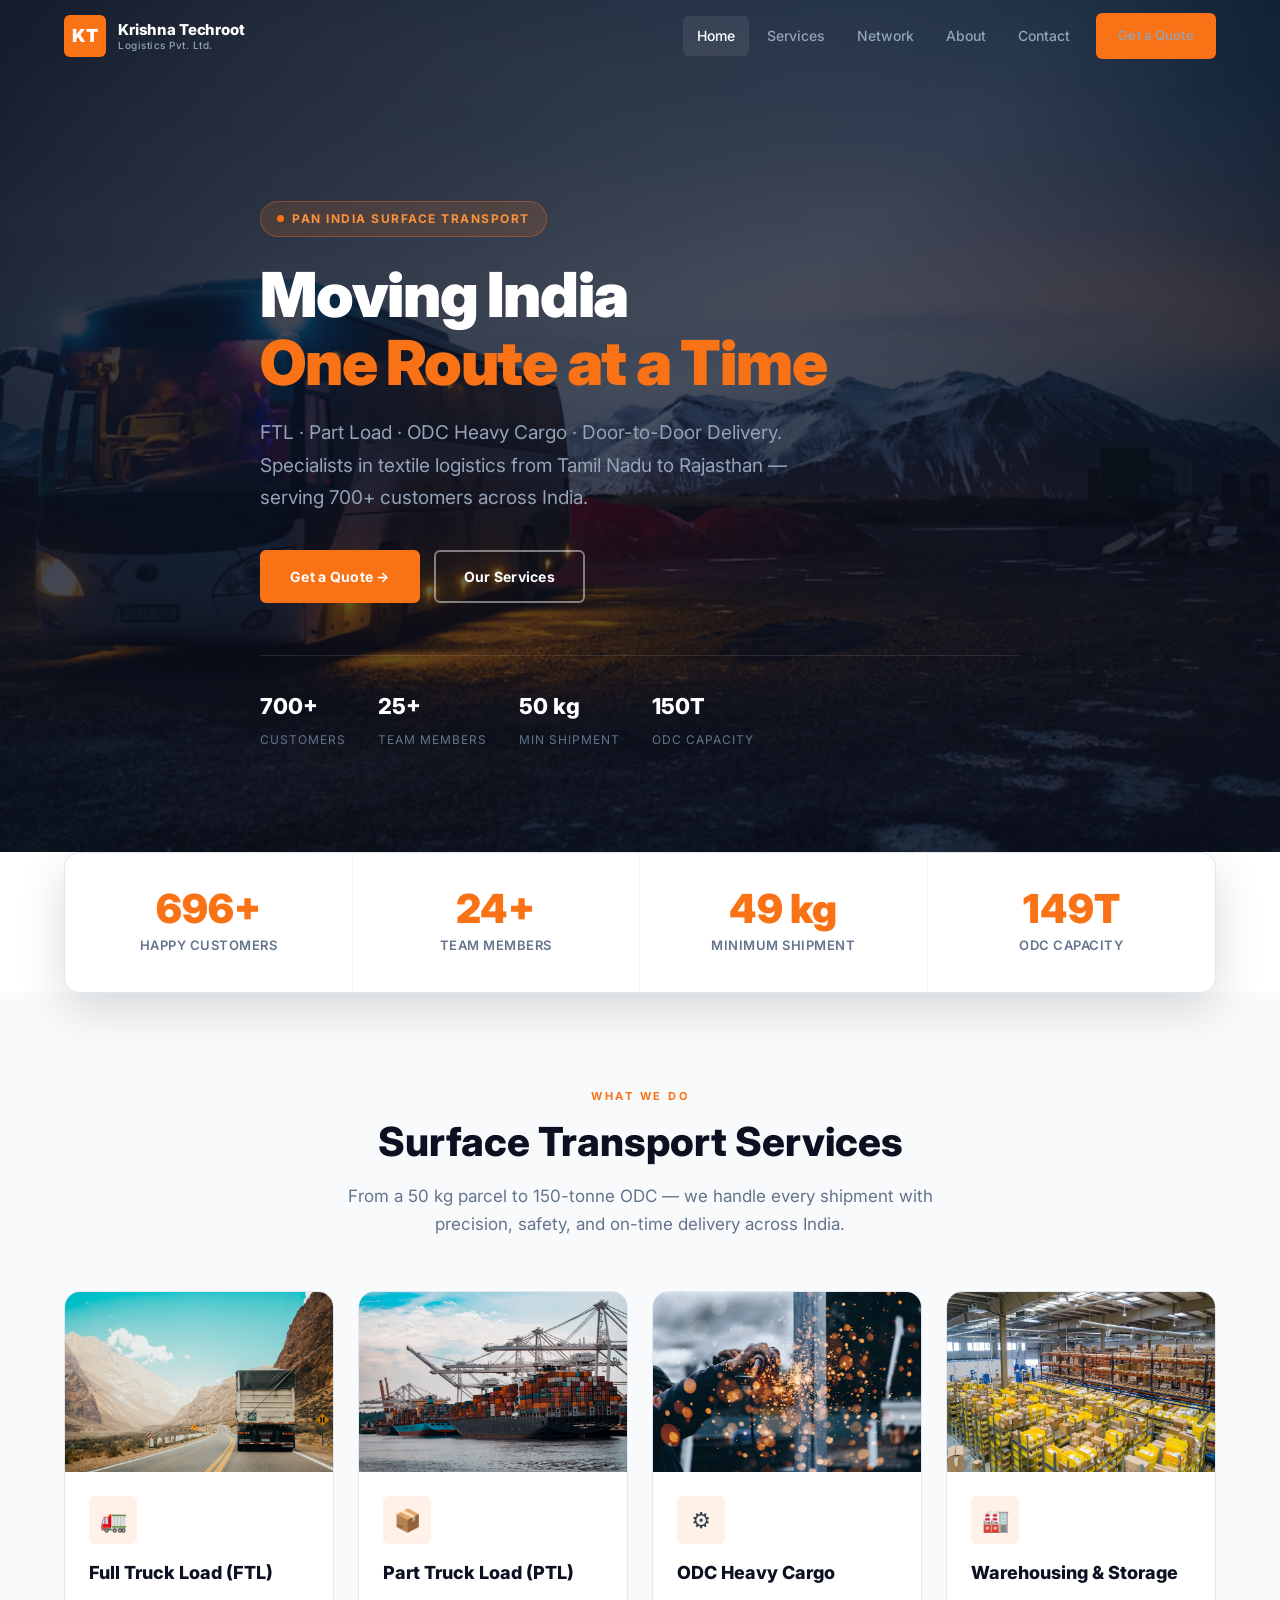
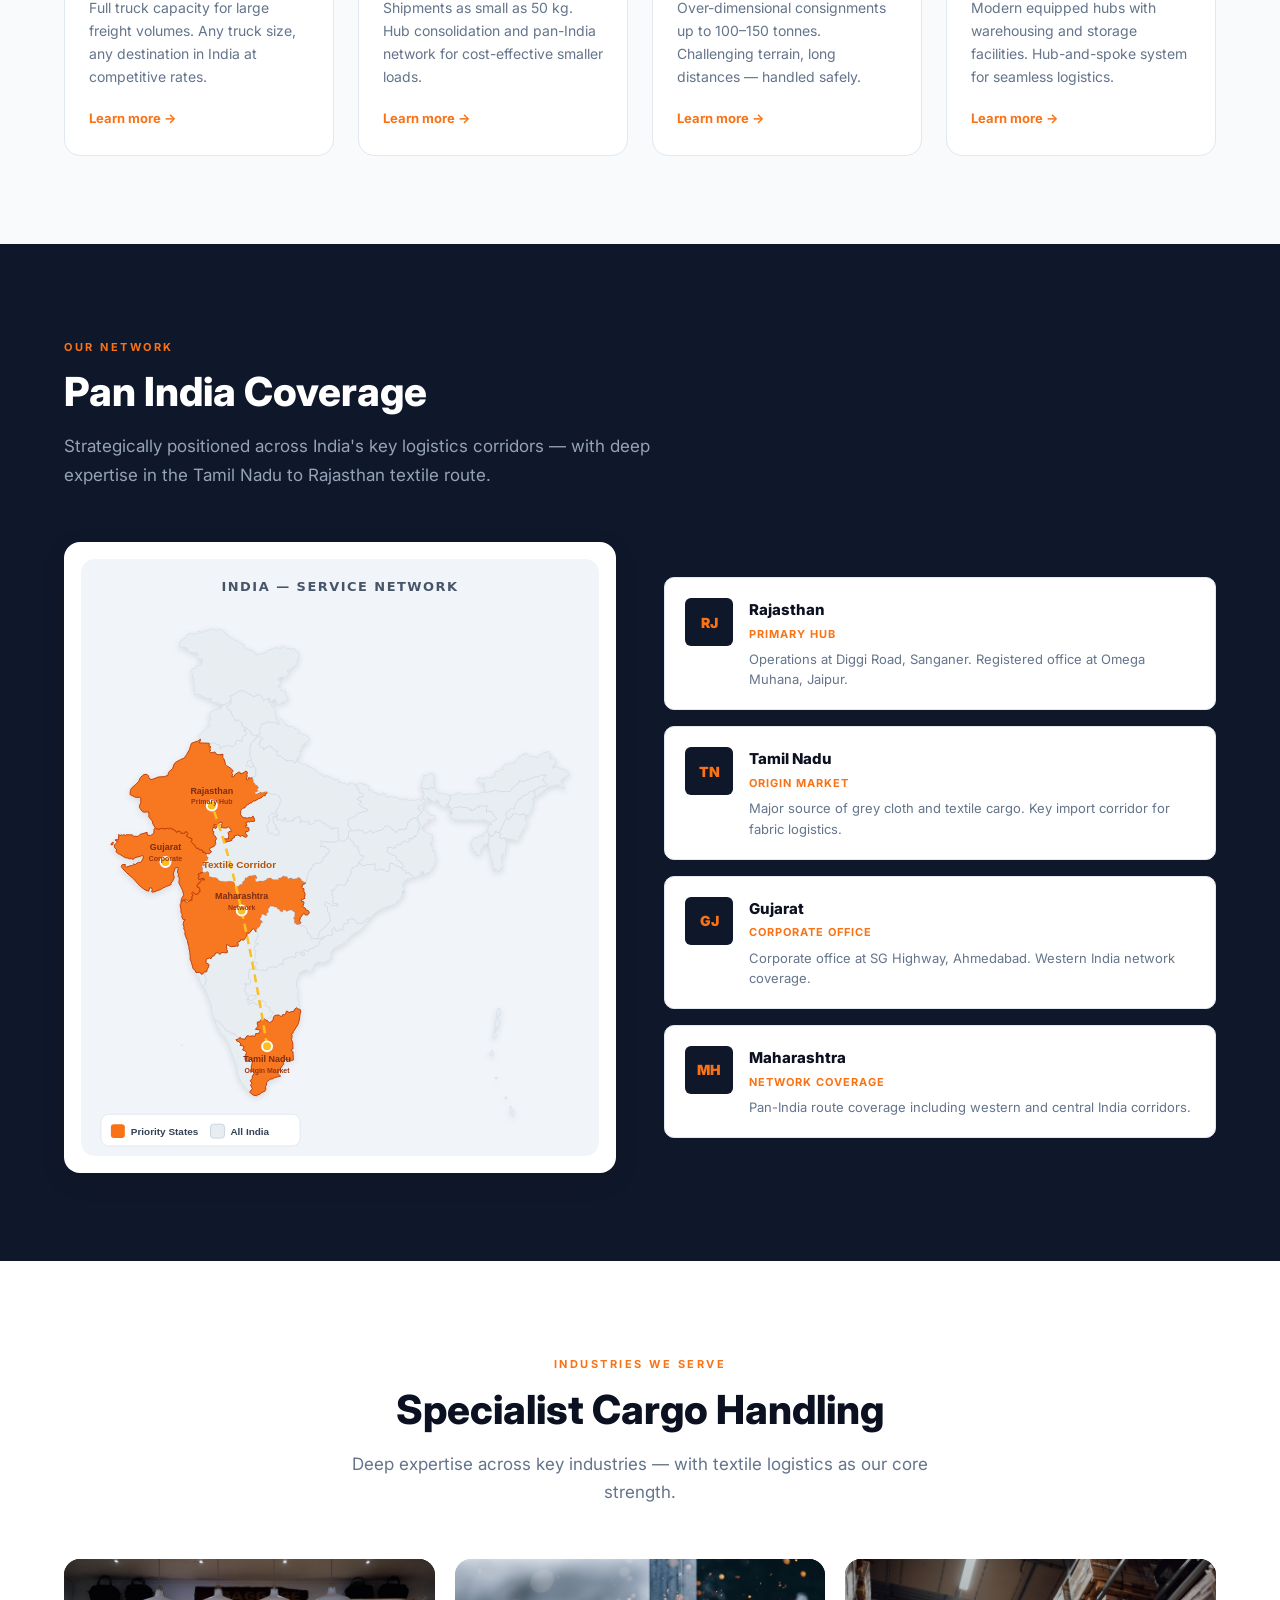
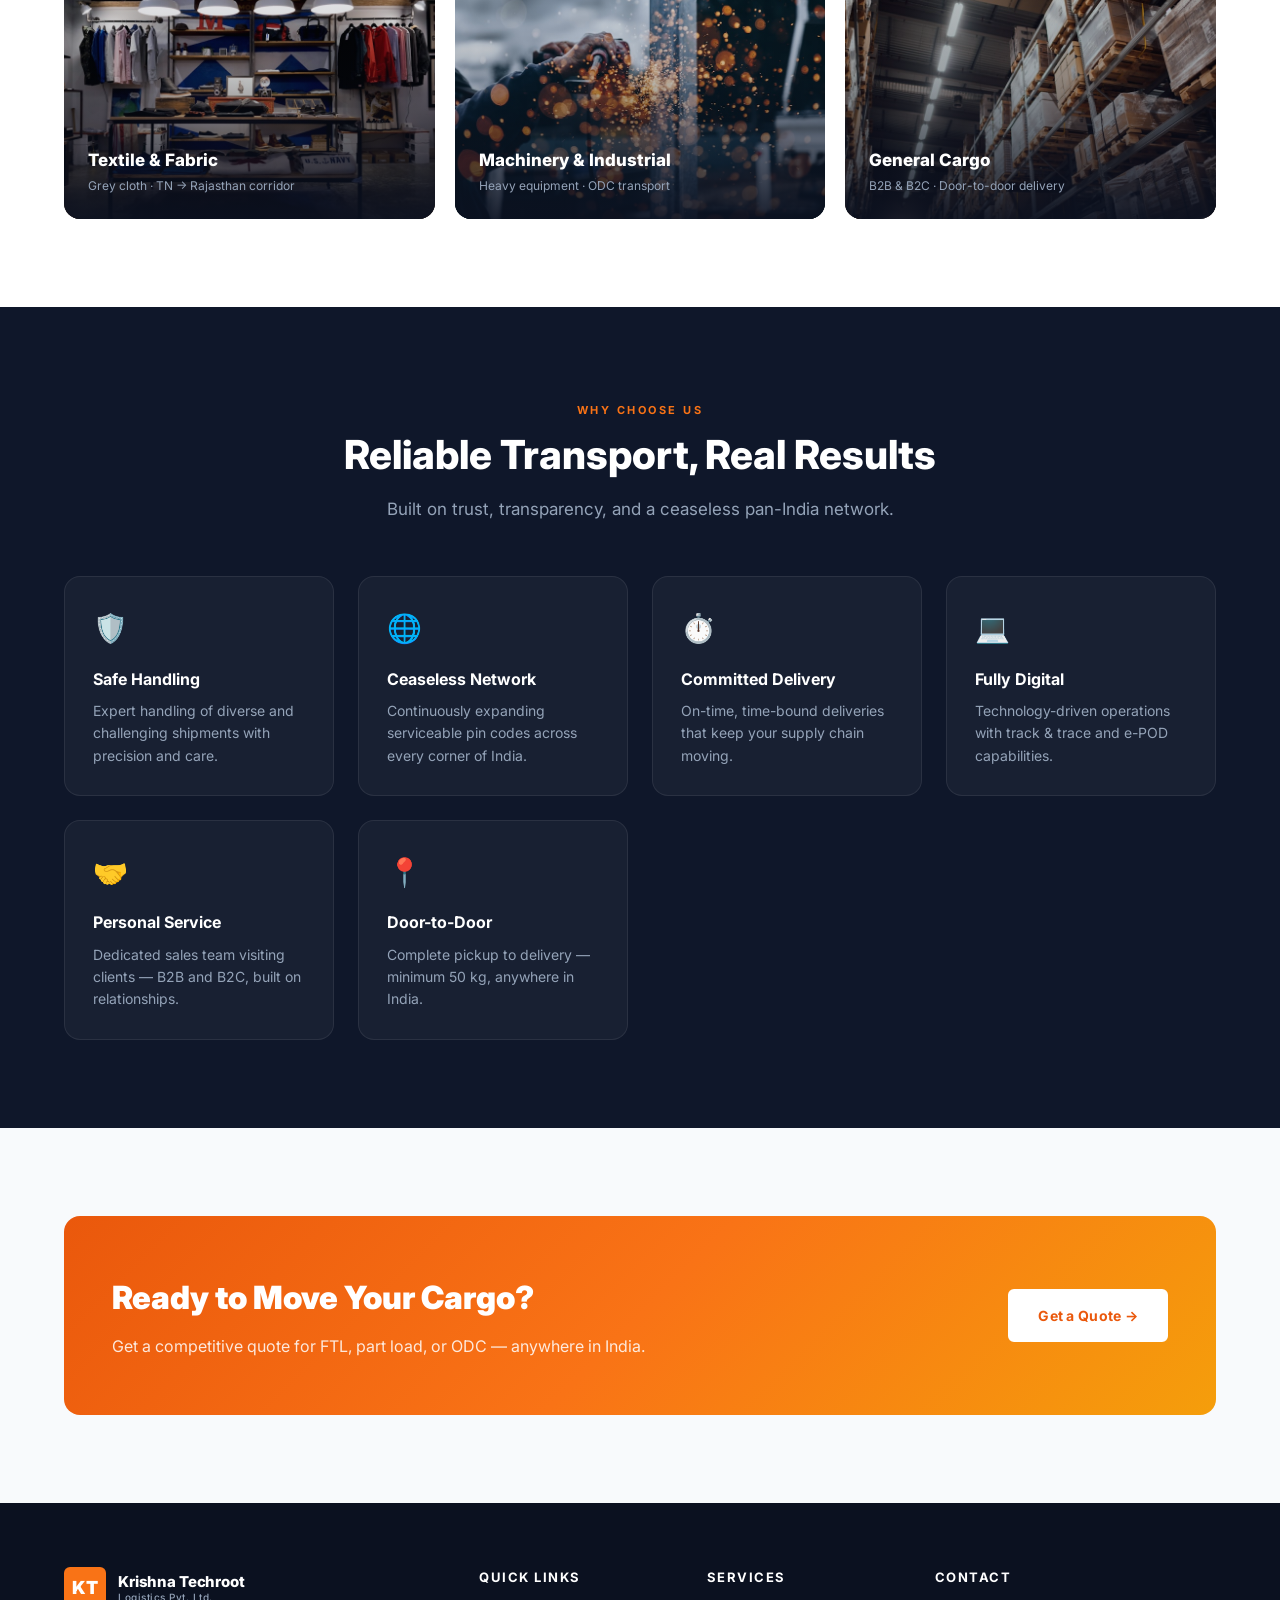
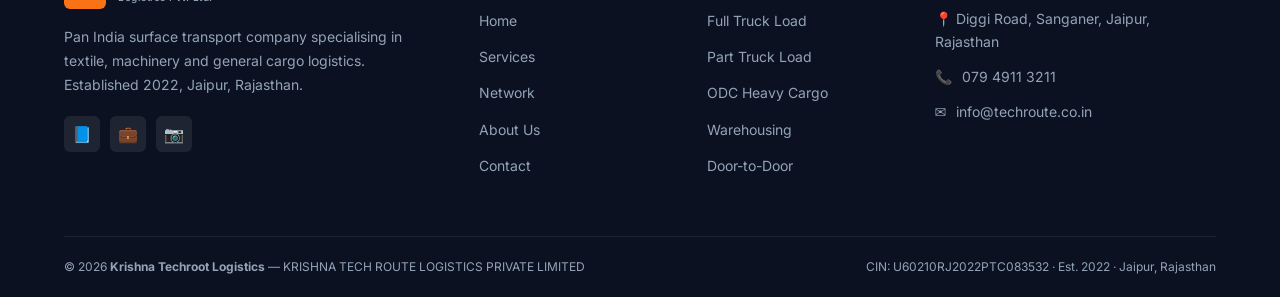
==== krishna-techroot-logistics/index.html @ 6e651018 "Initial commit: Krishna Techroot Logistics demo" ====
<!DOCTYPE html>
<html lang="en">
<head>
  <meta charset="UTF-8">
  <meta name="viewport" content="width=device-width, initial-scale=1.0">
  <title>Krishna Techroot Logistics | Pan India Surface Transport</title>
  <meta name="description" content="Leading logistics company offering FTL, part load, ODC and door-to-door delivery across India. Textile specialists — Tamil Nadu to Rajasthan.">
  <link rel="preconnect" href="https://fonts.googleapis.com">
  <link rel="preconnect" href="https://fonts.gstatic.com" crossorigin>
  <link href="https://fonts.googleapis.com/css2?family=Inter:wght@400;500;600;700;800;900&display=swap" rel="stylesheet">
  <link rel="stylesheet" href="assets/css/main.css">
</head>
<body>

  <a href="#main" class="skip-link">Skip to main content</a>

  <header class="site-header scrolled">
    <div class="container header-inner">
      <a href="index.html" class="logo">
        <div class="logo-icon">KT</div>
        <div class="logo-text">
          <span class="name">Krishna Techroot</span>
          <span class="tag">Logistics Pvt. Ltd.</span>
        </div>
      </a>
      <nav class="nav-desktop" aria-label="Main navigation">
        <a href="index.html" class="active">Home</a>
        <a href="services.html">Services</a>
        <a href="network.html">Network</a>
        <a href="about.html">About</a>
        <a href="contact.html">Contact</a>
        <a href="contact.html#quote" class="btn btn-primary">Get a Quote</a>
      </nav>
      <button class="menu-toggle" aria-label="Open menu" aria-expanded="false" aria-controls="mobile-nav">
        <span></span><span></span><span></span>
      </button>
    </div>
    <nav class="mobile-nav" id="mobile-nav" aria-label="Mobile navigation">
      <a href="index.html" class="active">Home</a>
      <a href="services.html">Services</a>
      <a href="network.html">Network</a>
      <a href="about.html">About</a>
      <a href="contact.html">Contact</a>
      <a href="contact.html#quote" class="btn btn-primary" style="margin-top:12px;text-align:center;">Get a Quote</a>
    </nav>
  </header>

  <main id="main">

    <!-- Hero -->
    <section class="hero">
      <div class="hero-bg" style="background-image:url('assets/images/hero-truck.jpg')"></div>
      <div class="hero-overlay"></div>
      <div class="container hero-content">
        <div class="hero-badge">Pan India Surface Transport</div>
        <h1>Moving India<br><span>One Route at a Time</span></h1>
        <p class="hero-sub">FTL · Part Load · ODC Heavy Cargo · Door-to-Door Delivery. Specialists in textile logistics from Tamil Nadu to Rajasthan — serving 700+ customers across India.</p>
        <div class="hero-actions">
          <a href="contact.html#quote" class="btn btn-primary">Get a Quote →</a>
          <a href="services.html" class="btn btn-outline">Our Services</a>
        </div>
        <div class="hero-trust">
          <div class="hero-trust-item"><strong>700+</strong><span>Customers</span></div>
          <div class="hero-trust-item"><strong>25+</strong><span>Team Members</span></div>
          <div class="hero-trust-item"><strong>50 kg</strong><span>Min Shipment</span></div>
          <div class="hero-trust-item"><strong>150T</strong><span>ODC Capacity</span></div>
        </div>
      </div>
    </section>

    <!-- Stats -->
    <div class="stats-bar">
      <div class="container">
        <div class="stats-grid fade-up">
          <div class="stat-item">
            <div class="stat-num" data-count="700" data-suffix="+">0</div>
            <div class="stat-label">Happy Customers</div>
          </div>
          <div class="stat-item">
            <div class="stat-num" data-count="25" data-suffix="+">0</div>
            <div class="stat-label">Team Members</div>
          </div>
          <div class="stat-item">
            <div class="stat-num" data-count="50" data-suffix=" kg">0</div>
            <div class="stat-label">Minimum Shipment</div>
          </div>
          <div class="stat-item">
            <div class="stat-num" data-count="150" data-suffix="T">0</div>
            <div class="stat-label">ODC Capacity</div>
          </div>
        </div>
      </div>
    </div>

    <!-- Services -->
    <section class="section section-light">
      <div class="container">
        <div class="section-header center fade-up">
          <span class="section-label">What We Do</span>
          <h2 class="section-title">Surface Transport Services</h2>
          <p class="section-desc">From a 50 kg parcel to 150-tonne ODC — we handle every shipment with precision, safety, and on-time delivery across India.</p>
        </div>
        <div class="services-grid">
          <div class="service-card fade-up">
            <div class="service-card-img">
              <img src="assets/images/ftl.jpg" alt="Full Truck Load transport" loading="lazy">
            </div>
            <div class="service-card-body">
              <div class="service-icon">🚛</div>
              <h3>Full Truck Load (FTL)</h3>
              <p>Full truck capacity for large freight volumes. Any truck size, any destination in India at competitive rates.</p>
              <a href="services.html#ftl" class="service-link">Learn more →</a>
            </div>
          </div>
          <div class="service-card fade-up">
            <div class="service-card-img">
              <img src="assets/images/parcel.jpg" alt="Part truck load parcels" loading="lazy">
            </div>
            <div class="service-card-body">
              <div class="service-icon">📦</div>
              <h3>Part Truck Load (PTL)</h3>
              <p>Shipments as small as 50 kg. Hub consolidation and pan-India network for cost-effective smaller loads.</p>
              <a href="services.html#ptl" class="service-link">Learn more →</a>
            </div>
          </div>
          <div class="service-card fade-up">
            <div class="service-card-img">
              <img src="assets/images/machinery.jpg" alt="Over dimensional cargo heavy transport" loading="lazy">
            </div>
            <div class="service-card-body">
              <div class="service-icon">⚙️</div>
              <h3>ODC Heavy Cargo</h3>
              <p>Over-dimensional consignments up to 100–150 tonnes. Challenging terrain, long distances — handled safely.</p>
              <a href="services.html#odc" class="service-link">Learn more →</a>
            </div>
          </div>
          <div class="service-card fade-up">
            <div class="service-card-img">
              <img src="assets/images/warehouse.jpg" alt="Warehousing and storage facility" loading="lazy">
            </div>
            <div class="service-card-body">
              <div class="service-icon">🏭</div>
              <h3>Warehousing &amp; Storage</h3>
              <p>Modern equipped hubs with warehousing and storage facilities. Hub-and-spoke system for seamless logistics.</p>
              <a href="services.html#warehousing" class="service-link">Learn more →</a>
            </div>
          </div>
        </div>
      </div>
    </section>

    <!-- Coverage -->
    <section class="section section-dark">
      <div class="container">
        <div class="section-header fade-up">
          <span class="section-label">Our Network</span>
          <h2 class="section-title">Pan India Coverage</h2>
          <p class="section-desc">Strategically positioned across India's key logistics corridors — with deep expertise in the Tamil Nadu to Rajasthan textile route.</p>
        </div>
        <div class="coverage-layout">
          <div class="india-map-wrap fade-up">
            <img src="assets/images/india-network-map.svg" alt="India map — service network across Rajasthan, Gujarat, Maharashtra and Tamil Nadu" class="india-map-img" loading="lazy">
          </div>
          <div class="state-cards">
            <div class="state-card fade-up">
              <div class="state-badge">RJ</div>
              <div>
                <h4>Rajasthan</h4>
                <div class="role">Primary Hub</div>
                <p>Operations at Diggi Road, Sanganer. Registered office at Omega Muhana, Jaipur.</p>
              </div>
            </div>
            <div class="state-card fade-up">
              <div class="state-badge">TN</div>
              <div>
                <h4>Tamil Nadu</h4>
                <div class="role">Origin Market</div>
                <p>Major source of grey cloth and textile cargo. Key import corridor for fabric logistics.</p>
              </div>
            </div>
            <div class="state-card fade-up">
              <div class="state-badge">GJ</div>
              <div>
                <h4>Gujarat</h4>
                <div class="role">Corporate Office</div>
                <p>Corporate office at SG Highway, Ahmedabad. Western India network coverage.</p>
              </div>
            </div>
            <div class="state-card fade-up">
              <div class="state-badge">MH</div>
              <div>
                <h4>Maharashtra</h4>
                <div class="role">Network Coverage</div>
                <p>Pan-India route coverage including western and central India corridors.</p>
              </div>
            </div>
          </div>
        </div>
      </div>
    </section>

    <!-- Industries -->
    <section class="section">
      <div class="container">
        <div class="section-header center fade-up">
          <span class="section-label">Industries We Serve</span>
          <h2 class="section-title">Specialist Cargo Handling</h2>
          <p class="section-desc">Deep expertise across key industries — with textile logistics as our core strength.</p>
        </div>
        <div class="industries-grid fade-up">
          <div class="industry-card" style="background-image:url('assets/images/fabric.jpg')">
            <img src="assets/images/fabric.jpg" alt="Textile and fabric cargo" loading="eager">
            <div class="industry-overlay">
              <div><h3>Textile &amp; Fabric</h3><p>Grey cloth · TN → Rajasthan corridor</p></div>
            </div>
          </div>
          <div class="industry-card" style="background-image:url('assets/images/machinery.jpg')">
            <img src="assets/images/machinery.jpg" alt="Machinery and industrial cargo" loading="eager">
            <div class="industry-overlay">
              <div><h3>Machinery &amp; Industrial</h3><p>Heavy equipment · ODC transport</p></div>
            </div>
          </div>
          <div class="industry-card" style="background-image:url('assets/images/containers.jpg')">
            <img src="assets/images/containers.jpg" alt="General cargo logistics" loading="eager">
            <div class="industry-overlay">
              <div><h3>General Cargo</h3><p>B2B &amp; B2C · Door-to-door delivery</p></div>
            </div>
          </div>
        </div>
      </div>
    </section>

    <!-- Why Us -->
    <section class="section section-dark">
      <div class="container">
        <div class="section-header center fade-up">
          <span class="section-label">Why Choose Us</span>
          <h2 class="section-title">Reliable Transport, Real Results</h2>
          <p class="section-desc">Built on trust, transparency, and a ceaseless pan-India network.</p>
        </div>
        <div class="features-grid fade-up">
          <div class="feature-card">
            <div class="feature-icon">🛡️</div>
            <h3>Safe Handling</h3>
            <p>Expert handling of diverse and challenging shipments with precision and care.</p>
          </div>
          <div class="feature-card">
            <div class="feature-icon">🌐</div>
            <h3>Ceaseless Network</h3>
            <p>Continuously expanding serviceable pin codes across every corner of India.</p>
          </div>
          <div class="feature-card">
            <div class="feature-icon">⏱️</div>
            <h3>Committed Delivery</h3>
            <p>On-time, time-bound deliveries that keep your supply chain moving.</p>
          </div>
          <div class="feature-card">
            <div class="feature-icon">💻</div>
            <h3>Fully Digital</h3>
            <p>Technology-driven operations with track &amp; trace and e-POD capabilities.</p>
          </div>
          <div class="feature-card">
            <div class="feature-icon">🤝</div>
            <h3>Personal Service</h3>
            <p>Dedicated sales team visiting clients — B2B and B2C, built on relationships.</p>
          </div>
          <div class="feature-card">
            <div class="feature-icon">📍</div>
            <h3>Door-to-Door</h3>
            <p>Complete pickup to delivery — minimum 50 kg, anywhere in India.</p>
          </div>
        </div>
      </div>
    </section>

    <!-- CTA -->
    <section class="section section-light">
      <div class="container fade-up">
        <div class="cta-banner">
          <div>
            <h2>Ready to Move Your Cargo?</h2>
            <p>Get a competitive quote for FTL, part load, or ODC — anywhere in India.</p>
          </div>
          <a href="contact.html#quote" class="btn">Get a Quote →</a>
        </div>
      </div>
    </section>

  </main>

  <footer class="site-footer">
    <div class="container">
      <div class="footer-grid">
        <div class="footer-brand">
          <a href="index.html" class="logo">
            <div class="logo-icon">KT</div>
            <div class="logo-text">
              <span class="name">Krishna Techroot</span>
              <span class="tag">Logistics Pvt. Ltd.</span>
            </div>
          </a>
          <p>Pan India surface transport company specialising in textile, machinery and general cargo logistics. Established 2022, Jaipur, Rajasthan.</p>
          <div class="footer-social">
            <a href="#" aria-label="Facebook">📘</a>
            <a href="#" aria-label="LinkedIn">💼</a>
            <a href="#" aria-label="Instagram">📷</a>
          </div>
        </div>
        <div class="footer-col">
          <h4>Quick Links</h4>
          <ul>
            <li><a href="index.html">Home</a></li>
            <li><a href="services.html">Services</a></li>
            <li><a href="network.html">Network</a></li>
            <li><a href="about.html">About Us</a></li>
            <li><a href="contact.html">Contact</a></li>
          </ul>
        </div>
        <div class="footer-col">
          <h4>Services</h4>
          <ul>
            <li><a href="services.html#ftl">Full Truck Load</a></li>
            <li><a href="services.html#ptl">Part Truck Load</a></li>
            <li><a href="services.html#odc">ODC Heavy Cargo</a></li>
            <li><a href="services.html#warehousing">Warehousing</a></li>
            <li><a href="services.html">Door-to-Door</a></li>
          </ul>
        </div>
        <div class="footer-col">
          <h4>Contact</h4>
          <div class="footer-contact-item">📍 Diggi Road, Sanganer, Jaipur, Rajasthan</div>
          <div class="footer-contact-item">📞 <a href="tel:+9107949113211">079 4911 3211</a></div>
          <div class="footer-contact-item">✉️ <a href="mailto:info@techroute.co.in">info@techroute.co.in</a></div>
        </div>
      </div>
      <div class="footer-bottom">
        <span>© 2026 <strong>Krishna Techroot Logistics</strong> — KRISHNA TECH ROUTE LOGISTICS PRIVATE LIMITED</span>
        <span>CIN: U60210RJ2022PTC083532 · Est. 2022 · Jaipur, Rajasthan</span>
      </div>
    </div>
  </footer>

  <script src="assets/js/main.js"></script>
</body>
</html>
---- krishna-techroot-logistics/assets/css/main.css ----
/* Krishna Techroot Logistics — Main Stylesheet */

:root {
  --navy-900: #0b1120;
  --navy-800: #0f172a;
  --navy-700: #1e293b;
  --navy-600: #334155;
  --accent-500: #f97316;
  --accent-600: #ea580c;
  --accent-400: #fb923c;
  --gold-400: #fbbf24;
  --slate-50: #f8fafc;
  --slate-100: #f1f5f9;
  --slate-200: #e2e8f0;
  --slate-400: #94a3b8;
  --slate-500: #64748b;
  --white: #ffffff;
  --success: #059669;
  --font: 'Inter', system-ui, -apple-system, sans-serif;
  --container: 1200px;
  --header-h: 72px;
  --radius-sm: 6px;
  --radius-md: 10px;
  --radius-lg: 16px;
  --shadow-sm: 0 1px 3px rgba(0,0,0,.08);
  --shadow-md: 0 8px 24px rgba(0,0,0,.10);
  --shadow-lg: 0 16px 48px rgba(0,0,0,.14);
  --transition: .25s cubic-bezier(.4,0,.2,1);
}

*, *::before, *::after { box-sizing: border-box; margin: 0; padding: 0; }

html { scroll-behavior: smooth; }

body {
  font-family: var(--font);
  font-size: 16px;
  line-height: 1.65;
  color: var(--navy-600);
  background: var(--white);
  -webkit-font-smoothing: antialiased;
}

img { max-width: 100%; height: auto; display: block; }
a { color: inherit; text-decoration: none; }
ul { list-style: none; }

.container {
  width: 100%;
  max-width: var(--container);
  margin: 0 auto;
  padding: 0 24px;
}

.skip-link {
  position: absolute;
  top: -100px;
  left: 16px;
  background: var(--accent-500);
  color: white;
  padding: 8px 16px;
  border-radius: var(--radius-sm);
  z-index: 9999;
  font-weight: 600;
}
.skip-link:focus { top: 16px; }

/* Buttons */
.btn {
  display: inline-flex;
  align-items: center;
  justify-content: center;
  gap: 8px;
  padding: 13px 28px;
  border-radius: var(--radius-sm);
  font-weight: 700;
  font-size: 14px;
  letter-spacing: .02em;
  border: 2px solid transparent;
  cursor: pointer;
  transition: all var(--transition);
  white-space: nowrap;
}

.btn-primary {
  background: var(--accent-500);
  color: white;
  border-color: var(--accent-500);
}
.btn-primary:hover {
  background: var(--accent-600);
  border-color: var(--accent-600);
  transform: translateY(-2px);
  box-shadow: 0 8px 20px rgba(249,115,22,.35);
}

.btn-outline {
  background: transparent;
  color: white;
  border-color: rgba(255,255,255,.45);
}
.btn-outline:hover {
  background: rgba(255,255,255,.1);
  border-color: white;
}

.btn-dark {
  background: var(--navy-800);
  color: white;
  border-color: var(--navy-800);
}
.btn-dark:hover {
  background: var(--navy-700);
  transform: translateY(-2px);
}

/* Section utilities */
.section { padding: 88px 0; }
.section-sm { padding: 64px 0; }
.section-dark { background: var(--navy-800); color: var(--slate-200); }
.section-light { background: var(--slate-50); }

.section-label {
  display: inline-block;
  font-size: 11px;
  font-weight: 700;
  letter-spacing: 2.5px;
  text-transform: uppercase;
  color: var(--accent-500);
  margin-bottom: 12px;
}

.section-title {
  font-size: clamp(28px, 4vw, 40px);
  font-weight: 800;
  color: var(--navy-900);
  line-height: 1.2;
  margin-bottom: 16px;
}

.section-dark .section-title { color: white; }

.section-desc {
  font-size: 17px;
  color: var(--slate-500);
  max-width: 600px;
  line-height: 1.7;
}

.section-dark .section-desc { color: var(--slate-400); }

.section-header { margin-bottom: 52px; }
.section-header.center { text-align: center; }
.section-header.center .section-desc { margin: 0 auto; }

/* Header */
.site-header {
  position: fixed;
  top: 0; left: 0; right: 0;
  z-index: 1000;
  height: var(--header-h);
  transition: background var(--transition), box-shadow var(--transition);
}

.site-header.scrolled {
  background: rgba(11,17,32,.97);
  backdrop-filter: blur(12px);
  box-shadow: 0 4px 24px rgba(0,0,0,.2);
}

.header-inner {
  display: flex;
  align-items: center;
  justify-content: space-between;
  height: var(--header-h);
  gap: 24px;
}

.logo {
  display: flex;
  align-items: center;
  gap: 12px;
  flex-shrink: 0;
}

.logo-icon {
  width: 42px;
  height: 42px;
  background: var(--accent-500);
  border-radius: var(--radius-sm);
  display: flex;
  align-items: center;
  justify-content: center;
  font-weight: 900;
  font-size: 18px;
  color: white;
}

.logo-text { line-height: 1.2; }
.logo-text .name {
  display: block;
  font-size: 15px;
  font-weight: 800;
  color: white;
  letter-spacing: -.01em;
}
.logo-text .tag {
  display: block;
  font-size: 10px;
  color: var(--slate-400);
  font-weight: 500;
  letter-spacing: .5px;
}

.nav-desktop {
  display: flex;
  align-items: center;
  gap: 4px;
}

.nav-desktop a {
  padding: 8px 14px;
  font-size: 14px;
  font-weight: 500;
  color: var(--slate-400);
  border-radius: var(--radius-sm);
  transition: color var(--transition), background var(--transition);
}

.nav-desktop a:hover,
.nav-desktop a.active {
  color: white;
  background: rgba(255,255,255,.08);
}

.nav-desktop .btn-primary { margin-left: 8px; padding: 10px 20px; font-size: 13px; }

.menu-toggle {
  display: none;
  background: none;
  border: none;
  cursor: pointer;
  padding: 8px;
  color: white;
}

.menu-toggle span {
  display: block;
  width: 24px;
  height: 2px;
  background: white;
  margin: 5px 0;
  transition: all var(--transition);
  border-radius: 2px;
}

.mobile-nav {
  display: none;
  position: fixed;
  top: var(--header-h);
  left: 0; right: 0; bottom: 0;
  background: var(--navy-900);
  padding: 24px;
  flex-direction: column;
  gap: 4px;
  z-index: 999;
  overflow-y: auto;
}

.mobile-nav.open { display: flex; }

.mobile-nav a {
  padding: 14px 16px;
  font-size: 16px;
  font-weight: 500;
  color: var(--slate-200);
  border-radius: var(--radius-sm);
  border-bottom: 1px solid rgba(255,255,255,.06);
}

.mobile-nav a:hover,
.mobile-nav a.active { color: var(--accent-500); }

/* Hero */
.hero {
  position: relative;
  min-height: 100vh;
  display: flex;
  align-items: center;
  overflow: hidden;
  background: var(--navy-900);
}

.hero-bg {
  position: absolute;
  inset: 0;
  background-size: cover;
  background-position: center;
  transform: scale(1.05);
  transition: transform 8s ease;
}

.hero:hover .hero-bg { transform: scale(1.08); }

.hero-overlay {
  position: absolute;
  inset: 0;
  background: linear-gradient(135deg, rgba(11,17,32,.92) 0%, rgba(11,17,32,.65) 50%, rgba(11,17,32,.80) 100%);
}

.hero-content {
  position: relative;
  z-index: 2;
  padding: calc(var(--header-h) + 60px) 0 80px;
  max-width: 760px;
}

.hero-badge {
  display: inline-flex;
  align-items: center;
  gap: 8px;
  background: rgba(249,115,22,.15);
  border: 1px solid rgba(249,115,22,.35);
  color: var(--accent-400);
  font-size: 12px;
  font-weight: 700;
  letter-spacing: 1.5px;
  text-transform: uppercase;
  padding: 7px 16px;
  border-radius: 100px;
  margin-bottom: 24px;
}

.hero-badge::before {
  content: '';
  width: 7px; height: 7px;
  background: var(--accent-500);
  border-radius: 50%;
  animation: pulse 2s infinite;
}

@keyframes pulse {
  0%, 100% { opacity: 1; transform: scale(1); }
  50% { opacity: .5; transform: scale(1.3); }
}

.hero h1 {
  font-size: clamp(36px, 6vw, 62px);
  font-weight: 900;
  color: white;
  line-height: 1.1;
  margin-bottom: 20px;
  letter-spacing: -.02em;
}

.hero h1 span { color: var(--accent-500); }

.hero-sub {
  font-size: clamp(16px, 2vw, 19px);
  color: var(--slate-400);
  margin-bottom: 36px;
  line-height: 1.7;
  max-width: 580px;
}

.hero-actions { display: flex; gap: 14px; flex-wrap: wrap; margin-bottom: 52px; }

.hero-trust {
  display: flex;
  gap: 32px;
  flex-wrap: wrap;
  padding-top: 32px;
  border-top: 1px solid rgba(255,255,255,.1);
}

.hero-trust-item strong {
  display: block;
  font-size: 22px;
  font-weight: 800;
  color: white;
}
.hero-trust-item span {
  font-size: 12px;
  color: var(--slate-500);
  text-transform: uppercase;
  letter-spacing: 1px;
}

/* Page hero (inner pages) */
.page-hero {
  background: linear-gradient(135deg, var(--navy-900) 0%, var(--navy-700) 100%);
  padding: calc(var(--header-h) + 56px) 0 64px;
  position: relative;
  overflow: hidden;
}

.page-hero::after {
  content: '';
  position: absolute;
  right: -80px; top: -80px;
  width: 400px; height: 400px;
  border: 2px solid rgba(249,115,22,.12);
  border-radius: 50%;
}

.breadcrumb {
  display: flex;
  gap: 8px;
  align-items: center;
  font-size: 13px;
  color: var(--slate-500);
  margin-bottom: 16px;
}

.breadcrumb a { color: var(--accent-400); }
.breadcrumb a:hover { color: var(--accent-500); }

.page-hero h1 {
  font-size: clamp(32px, 5vw, 48px);
  font-weight: 900;
  color: white;
  margin-bottom: 12px;
}

.page-hero p {
  font-size: 17px;
  color: var(--slate-400);
  max-width: 560px;
}

/* Stats */
.stats-bar {
  background: var(--white);
  padding: 0;
  margin-top: -48px;
  position: relative;
  z-index: 10;
}

.stats-grid {
  display: grid;
  grid-template-columns: repeat(4, 1fr);
  background: white;
  border-radius: var(--radius-lg);
  box-shadow: var(--shadow-lg);
  overflow: hidden;
  border: 1px solid var(--slate-200);
}

.stat-item {
  padding: 36px 28px;
  text-align: center;
  border-right: 1px solid var(--slate-100);
  transition: background var(--transition);
}

.stat-item:last-child { border-right: none; }
.stat-item:hover { background: var(--slate-50); }

.stat-num {
  font-size: 40px;
  font-weight: 900;
  color: var(--accent-500);
  line-height: 1;
  margin-bottom: 6px;
}

.stat-label {
  font-size: 13px;
  font-weight: 600;
  color: var(--slate-500);
  text-transform: uppercase;
  letter-spacing: .5px;
}

/* Service cards */
.services-grid {
  display: grid;
  grid-template-columns: repeat(auto-fit, minmax(260px, 1fr));
  gap: 24px;
}

.service-card {
  background: white;
  border: 1px solid var(--slate-200);
  border-radius: var(--radius-lg);
  overflow: hidden;
  transition: all var(--transition);
  group: hover;
}

.service-card:hover {
  transform: translateY(-6px);
  box-shadow: var(--shadow-md);
  border-color: var(--accent-500);
}

.service-card-img {
  height: 180px;
  overflow: hidden;
}

.service-card-img img {
  width: 100%;
  height: 100%;
  object-fit: cover;
  transition: transform .5s ease;
}

.service-card:hover .service-card-img img { transform: scale(1.06); }

.service-card-body { padding: 24px; }

.service-icon {
  width: 48px; height: 48px;
  background: rgba(249,115,22,.1);
  border-radius: var(--radius-sm);
  display: flex;
  align-items: center;
  justify-content: center;
  font-size: 22px;
  margin-bottom: 14px;
}

.service-card h3 {
  font-size: 18px;
  font-weight: 800;
  color: var(--navy-900);
  margin-bottom: 8px;
}

.service-card p {
  font-size: 14px;
  color: var(--slate-500);
  line-height: 1.65;
  margin-bottom: 16px;
}

.service-link {
  font-size: 13px;
  font-weight: 700;
  color: var(--accent-500);
  display: inline-flex;
  align-items: center;
  gap: 4px;
}

.service-link:hover { color: var(--accent-600); }

/* Feature grid */
.features-grid {
  display: grid;
  grid-template-columns: repeat(auto-fit, minmax(220px, 1fr));
  gap: 24px;
}

.feature-card {
  padding: 28px;
  background: rgba(255,255,255,.04);
  border: 1px solid rgba(255,255,255,.08);
  border-radius: var(--radius-lg);
  transition: all var(--transition);
}

.feature-card:hover {
  background: rgba(249,115,22,.08);
  border-color: rgba(249,115,22,.25);
}

.feature-icon {
  font-size: 28px;
  margin-bottom: 14px;
}

.feature-card h3 {
  font-size: 16px;
  font-weight: 700;
  color: white;
  margin-bottom: 8px;
}

.feature-card p { font-size: 14px; color: var(--slate-400); line-height: 1.6; }

/* Coverage */
.coverage-layout {
  display: grid;
  grid-template-columns: 1fr 1fr;
  gap: 48px;
  align-items: center;
}

.india-map-wrap {
  background: var(--white);
  border-radius: var(--radius-lg);
  padding: 16px;
  border: 1px solid var(--slate-200);
  box-shadow: var(--shadow-md);
  overflow: hidden;
}

.india-map-img {
  width: 100%;
  height: auto;
  display: block;
  border-radius: calc(var(--radius-lg) - 4px);
}

.section-dark .india-map-wrap {
  background: var(--white);
  border-color: rgba(255,255,255,.12);
}

.state-cards { display: flex; flex-direction: column; gap: 16px; }

.state-card {
  display: flex;
  gap: 16px;
  padding: 20px;
  background: white;
  border: 1px solid var(--slate-200);
  border-radius: var(--radius-md);
  transition: all var(--transition);
}

.state-card:hover {
  border-color: var(--accent-500);
  box-shadow: var(--shadow-sm);
}

.state-badge {
  width: 48px; height: 48px;
  background: var(--navy-800);
  color: var(--accent-500);
  border-radius: var(--radius-sm);
  display: flex;
  align-items: center;
  justify-content: center;
  font-weight: 900;
  font-size: 14px;
  flex-shrink: 0;
}

.state-card h4 {
  font-size: 15px;
  font-weight: 800;
  color: var(--navy-900);
  margin-bottom: 2px;
}

.state-card .role {
  font-size: 11px;
  font-weight: 700;
  color: var(--accent-500);
  text-transform: uppercase;
  letter-spacing: 1px;
  margin-bottom: 6px;
}

.state-card p { font-size: 13px; color: var(--slate-500); line-height: 1.55; }

/* Industries */
.industries-grid {
  display: grid;
  grid-template-columns: repeat(3, 1fr);
  gap: 20px;
}

.industry-card {
  position: relative;
  border-radius: var(--radius-lg);
  overflow: hidden;
  height: 260px;
  background: var(--navy-800);
  background-size: cover;
  background-position: center;
}

.industry-card img {
  position: absolute;
  inset: 0;
  width: 100%;
  height: 100%;
  object-fit: cover;
  transition: transform .5s ease;
  z-index: 1;
}

.industry-card:hover img { transform: scale(1.06); }

.industry-overlay {
  position: absolute;
  inset: 0;
  z-index: 2;
  background: linear-gradient(to top, rgba(11,17,32,.92) 0%, rgba(11,17,32,.25) 55%, rgba(11,17,32,.05) 100%);
  display: flex;
  align-items: flex-end;
  padding: 24px;
}

.industry-overlay h3 {
  color: white;
  font-size: 17px;
  font-weight: 800;
}

.industry-overlay p {
  color: var(--slate-400);
  font-size: 12px;
  margin-top: 2px;
}

/* CTA Banner */
.cta-banner {
  background: linear-gradient(135deg, var(--accent-600) 0%, var(--accent-500) 50%, #f59e0b 100%);
  border-radius: var(--radius-lg);
  padding: 56px 48px;
  display: flex;
  align-items: center;
  justify-content: space-between;
  gap: 32px;
  flex-wrap: wrap;
}

.cta-banner h2 {
  font-size: clamp(24px, 3vw, 32px);
  font-weight: 900;
  color: white;
  margin-bottom: 8px;
}

.cta-banner p { color: rgba(255,255,255,.85); font-size: 16px; }

.cta-banner .btn {
  background: white;
  color: var(--accent-600);
  border-color: white;
  flex-shrink: 0;
}
.cta-banner .btn:hover {
  background: var(--navy-900);
  color: white;
  border-color: var(--navy-900);
}

/* About */
.about-grid {
  display: grid;
  grid-template-columns: 1fr 1fr;
  gap: 56px;
  align-items: center;
}

.about-img {
  border-radius: var(--radius-lg);
  overflow: hidden;
  box-shadow: var(--shadow-lg);
  position: relative;
}

.about-img img { width: 100%; height: 400px; object-fit: cover; }

.about-img-badge {
  position: absolute;
  bottom: 24px; left: 24px;
  background: var(--accent-500);
  color: white;
  padding: 16px 20px;
  border-radius: var(--radius-md);
  font-weight: 800;
  font-size: 14px;
  line-height: 1.3;
}

.values-grid {
  display: grid;
  grid-template-columns: repeat(3, 1fr);
  gap: 24px;
}

.value-card {
  text-align: center;
  padding: 32px 24px;
  background: white;
  border: 1px solid var(--slate-200);
  border-radius: var(--radius-lg);
}

.value-icon { font-size: 36px; margin-bottom: 14px; }

.value-card h3 {
  font-size: 16px;
  font-weight: 800;
  color: var(--navy-900);
  margin-bottom: 8px;
}

.value-card p { font-size: 14px; color: var(--slate-500); }

/* Directors */
.directors-grid {
  display: grid;
  grid-template-columns: repeat(auto-fit, minmax(200px, 1fr));
  gap: 20px;
}

.director-card {
  background: rgba(255,255,255,.05);
  border: 1px solid rgba(255,255,255,.1);
  border-radius: var(--radius-md);
  padding: 24px;
  text-align: center;
}

.director-avatar {
  width: 64px; height: 64px;
  background: var(--accent-500);
  border-radius: 50%;
  display: flex;
  align-items: center;
  justify-content: center;
  font-size: 22px;
  font-weight: 900;
  color: white;
  margin: 0 auto 14px;
}

.director-card h4 { font-size: 15px; font-weight: 700; color: white; margin-bottom: 4px; }
.director-card span { font-size: 12px; color: var(--slate-400); }

/* Contact */
.offices-grid {
  display: grid;
  grid-template-columns: repeat(auto-fit, minmax(300px, 1fr));
  gap: 24px;
  margin-bottom: 48px;
}

.office-card {
  background: white;
  border: 1px solid var(--slate-200);
  border-radius: var(--radius-lg);
  overflow: hidden;
  transition: all var(--transition);
}

.office-card:hover { box-shadow: var(--shadow-md); border-color: var(--accent-500); }

.office-card-header {
  padding: 24px 24px 16px;
}

.office-type {
  display: inline-block;
  font-size: 10px;
  font-weight: 700;
  letter-spacing: 1.5px;
  text-transform: uppercase;
  background: rgba(249,115,22,.1);
  color: var(--accent-600);
  padding: 4px 10px;
  border-radius: 100px;
  margin-bottom: 10px;
}

.office-card h3 {
  font-size: 18px;
  font-weight: 800;
  color: var(--navy-900);
  margin-bottom: 10px;
}

.office-detail {
  display: flex;
  gap: 10px;
  align-items: flex-start;
  font-size: 14px;
  color: var(--slate-500);
  margin-bottom: 8px;
}

.office-detail .icon { flex-shrink: 0; margin-top: 2px; }

.office-map {
  height: 200px;
  background: var(--slate-100);
}

.office-map iframe { width: 100%; height: 100%; border: 0; }

/* Quote section */
.quote-section {
  background: var(--slate-50);
  border: 1px solid var(--slate-200);
  border-radius: var(--radius-lg);
  padding: 48px;
  text-align: center;
}

.quote-section h2 {
  font-size: 28px;
  font-weight: 800;
  color: var(--navy-900);
  margin-bottom: 12px;
}

.quote-section p {
  color: var(--slate-500);
  margin-bottom: 28px;
  max-width: 500px;
  margin-left: auto;
  margin-right: auto;
}

.quote-placeholder {
  display: grid;
  grid-template-columns: repeat(2, 1fr);
  gap: 16px;
  max-width: 600px;
  margin: 0 auto 24px;
  text-align: left;
}

.quote-field {
  background: white;
  border: 1px solid var(--slate-200);
  border-radius: var(--radius-sm);
  padding: 12px 16px;
  font-size: 14px;
  color: var(--slate-400);
}

.quote-field.full { grid-column: 1 / -1; }

.phase-note {
  font-size: 12px;
  color: var(--slate-400);
  background: white;
  border: 1px dashed var(--slate-200);
  border-radius: var(--radius-sm);
  padding: 10px 16px;
  display: inline-block;
}

/* Value-added grid */
.vas-grid {
  display: grid;
  grid-template-columns: repeat(auto-fill, minmax(200px, 1fr));
  gap: 14px;
}

.vas-item {
  display: flex;
  align-items: center;
  gap: 10px;
  padding: 14px 16px;
  background: white;
  border: 1px solid var(--slate-200);
  border-radius: var(--radius-sm);
  font-size: 13px;
  font-weight: 600;
  color: var(--navy-700);
  transition: all var(--transition);
}

.vas-item:hover {
  border-color: var(--accent-500);
  background: rgba(249,115,22,.04);
}

.vas-item .check { color: var(--accent-500); font-size: 16px; }

/* Service detail */
.service-detail-grid {
  display: grid;
  grid-template-columns: 1fr 1fr;
  gap: 40px;
  align-items: center;
  margin-bottom: 64px;
}

.service-detail-grid.reverse { direction: rtl; }
.service-detail-grid.reverse > * { direction: ltr; }

.service-detail-img {
  border-radius: var(--radius-lg);
  overflow: hidden;
  box-shadow: var(--shadow-md);
}

.service-detail-img img { width: 100%; height: 320px; object-fit: cover; }

.service-detail-content h2 {
  font-size: 28px;
  font-weight: 800;
  color: var(--navy-900);
  margin-bottom: 14px;
}

.service-detail-content p {
  font-size: 15px;
  color: var(--slate-500);
  line-height: 1.75;
  margin-bottom: 20px;
}

.service-tags { display: flex; flex-wrap: wrap; gap: 8px; }

.service-tag {
  font-size: 12px;
  font-weight: 600;
  padding: 5px 12px;
  background: rgba(249,115,22,.1);
  color: var(--accent-600);
  border-radius: 100px;
}

/* Footer */
.site-footer {
  background: var(--navy-900);
  color: var(--slate-400);
  padding: 64px 0 0;
}

.footer-grid {
  display: grid;
  grid-template-columns: 2fr 1fr 1fr 1.5fr;
  gap: 40px;
  padding-bottom: 48px;
  border-bottom: 1px solid rgba(255,255,255,.08);
}

.footer-brand .logo { margin-bottom: 16px; }

.footer-brand p {
  font-size: 14px;
  line-height: 1.7;
  margin-bottom: 20px;
}

.footer-social { display: flex; gap: 10px; }

.footer-social a {
  width: 36px; height: 36px;
  background: rgba(255,255,255,.08);
  border-radius: var(--radius-sm);
  display: flex;
  align-items: center;
  justify-content: center;
  font-size: 16px;
  transition: background var(--transition);
}

.footer-social a:hover { background: var(--accent-500); }

.footer-col h4 {
  font-size: 13px;
  font-weight: 700;
  color: white;
  text-transform: uppercase;
  letter-spacing: 1.5px;
  margin-bottom: 18px;
}

.footer-col ul li { margin-bottom: 10px; }

.footer-col ul a {
  font-size: 14px;
  color: var(--slate-400);
  transition: color var(--transition);
}

.footer-col ul a:hover { color: var(--accent-400); }

.footer-contact-item {
  display: flex;
  gap: 10px;
  margin-bottom: 12px;
  font-size: 14px;
}

.footer-bottom {
  padding: 20px 0;
  display: flex;
  justify-content: space-between;
  align-items: center;
  flex-wrap: wrap;
  gap: 12px;
  font-size: 12px;
}

.footer-bottom strong { color: var(--slate-300); }

/* Animations */
.fade-up {
  opacity: 0;
  transform: translateY(28px);
  transition: opacity .6s ease, transform .6s ease;
}

.fade-up.visible {
  opacity: 1;
  transform: translateY(0);
}

/* Responsive */
@media (max-width: 1024px) {
  .coverage-layout,
  .about-grid,
  .service-detail-grid { grid-template-columns: 1fr; }
  .service-detail-grid.reverse { direction: ltr; }
  .footer-grid { grid-template-columns: 1fr 1fr; }
  .stats-grid { grid-template-columns: repeat(2, 1fr); }
  .stat-item:nth-child(2) { border-right: none; }
}

@media (max-width: 768px) {
  .section { padding: 64px 0; }
  .nav-desktop { display: none; }
  .menu-toggle { display: block; }
  .industries-grid { grid-template-columns: 1fr; }
  .values-grid { grid-template-columns: 1fr; }
  .cta-banner { padding: 36px 28px; flex-direction: column; text-align: center; }
  .footer-grid { grid-template-columns: 1fr; }
  .quote-placeholder { grid-template-columns: 1fr; }

  /* ── Hero section mobile (home page only) ── */
  .site-header { height: 64px; }
  :root { --header-h: 64px; }

  .header-inner { height: 64px; gap: 12px; }
  .logo-icon { width: 36px; height: 36px; font-size: 15px; }
  .logo-text .name { font-size: 13px; }
  .logo-text .tag { font-size: 9px; }

  .hero {
    min-height: 100svh;
    min-height: 100dvh;
    display: flex;
    align-items: center;
    justify-content: center;
    padding: calc(var(--header-h) + 16px) 0 40px;
    box-sizing: border-box;
  }

  .hero-bg {
    transform: none;
    background-position: center 40%;
  }

  .hero:hover .hero-bg { transform: none; }

  .hero-overlay {
    background: linear-gradient(180deg, rgba(11,17,32,.93) 0%, rgba(11,17,32,.78) 50%, rgba(11,17,32,.9) 100%);
  }

  .hero .container {
    padding: 0 24px;
    width: 100%;
  }

  .hero-content {
    width: 100%;
    max-width: 400px;
    margin: 0 auto;
    padding: 0;
    text-align: center;
    display: flex;
    flex-direction: column;
    align-items: center;
    gap: 0;
  }

  .hero-badge {
    font-size: 10px;
    letter-spacing: 1px;
    padding: 6px 14px;
    margin-bottom: 20px;
  }

  .hero h1 {
    font-size: 30px;
    margin-bottom: 16px;
    line-height: 1.2;
    text-align: center;
  }

  .hero-sub {
    font-size: 14px;
    line-height: 1.7;
    margin-bottom: 28px;
    max-width: 100%;
    text-align: center;
    padding: 0 4px;
  }

  .hero-actions {
    flex-direction: column;
    gap: 12px;
    margin-bottom: 32px;
    width: 100%;
    max-width: 280px;
  }

  .hero-actions .btn {
    width: 100%;
    padding: 14px 20px;
    font-size: 14px;
  }

  .hero-actions .btn-outline {
    background: rgba(255,255,255,.1);
    border-color: rgba(255,255,255,.55);
  }

  .hero-trust {
    display: grid;
    grid-template-columns: 1fr 1fr;
    gap: 12px;
    padding-top: 24px;
    margin-top: 4px;
    width: 100%;
    max-width: 280px;
    border-top: 1px solid rgba(255,255,255,.12);
  }

  .hero-trust-item {
    background: rgba(255,255,255,.07);
    border: 1px solid rgba(255,255,255,.12);
    border-radius: var(--radius-md);
    padding: 12px 10px;
    text-align: center;
  }

  .hero-trust-item strong {
    font-size: 17px;
    margin-bottom: 3px;
  }

  .hero-trust-item span {
    font-size: 9px;
    letter-spacing: .5px;
  }

  .stats-bar { display: none; }
}

@media (max-width: 480px) {
  .stats-grid { grid-template-columns: 1fr 1fr; }
  .stat-item { border-right: none; border-bottom: 1px solid var(--slate-100); }

  .hero { padding: calc(var(--header-h) + 12px) 0 32px; }
  .hero .container { padding: 0 20px; }
  .hero h1 { font-size: 26px; }
  .hero-sub { font-size: 13px; margin-bottom: 24px; }
  .hero-actions { max-width: 260px; }
  .hero-trust { max-width: 260px; gap: 10px; }
  .hero-trust-item { padding: 11px 8px; }
  .hero-trust-item strong { font-size: 16px; }
}

@media (prefers-reduced-motion: reduce) {
  *, *::before, *::after {
    animation-duration: .01ms !important;
    transition-duration: .01ms !important;
  }
  .fade-up { opacity: 1; transform: none; }
}
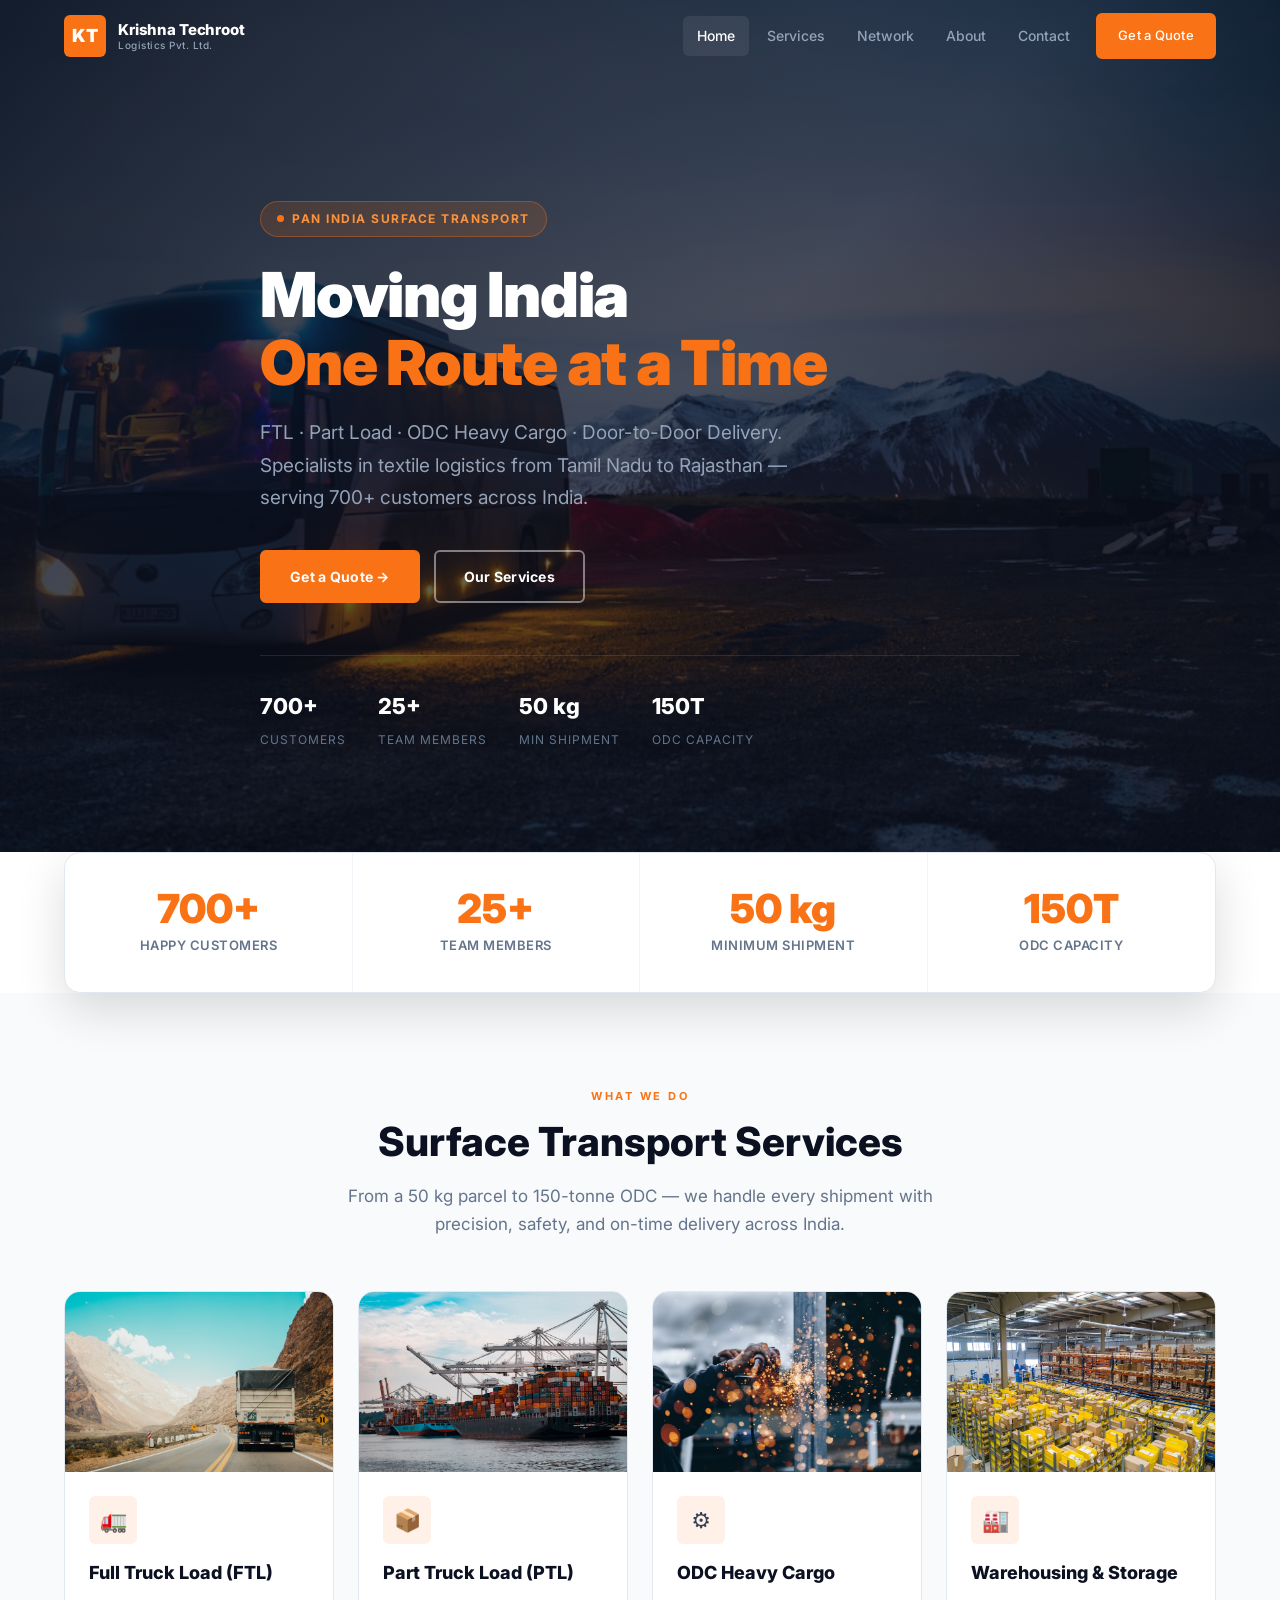
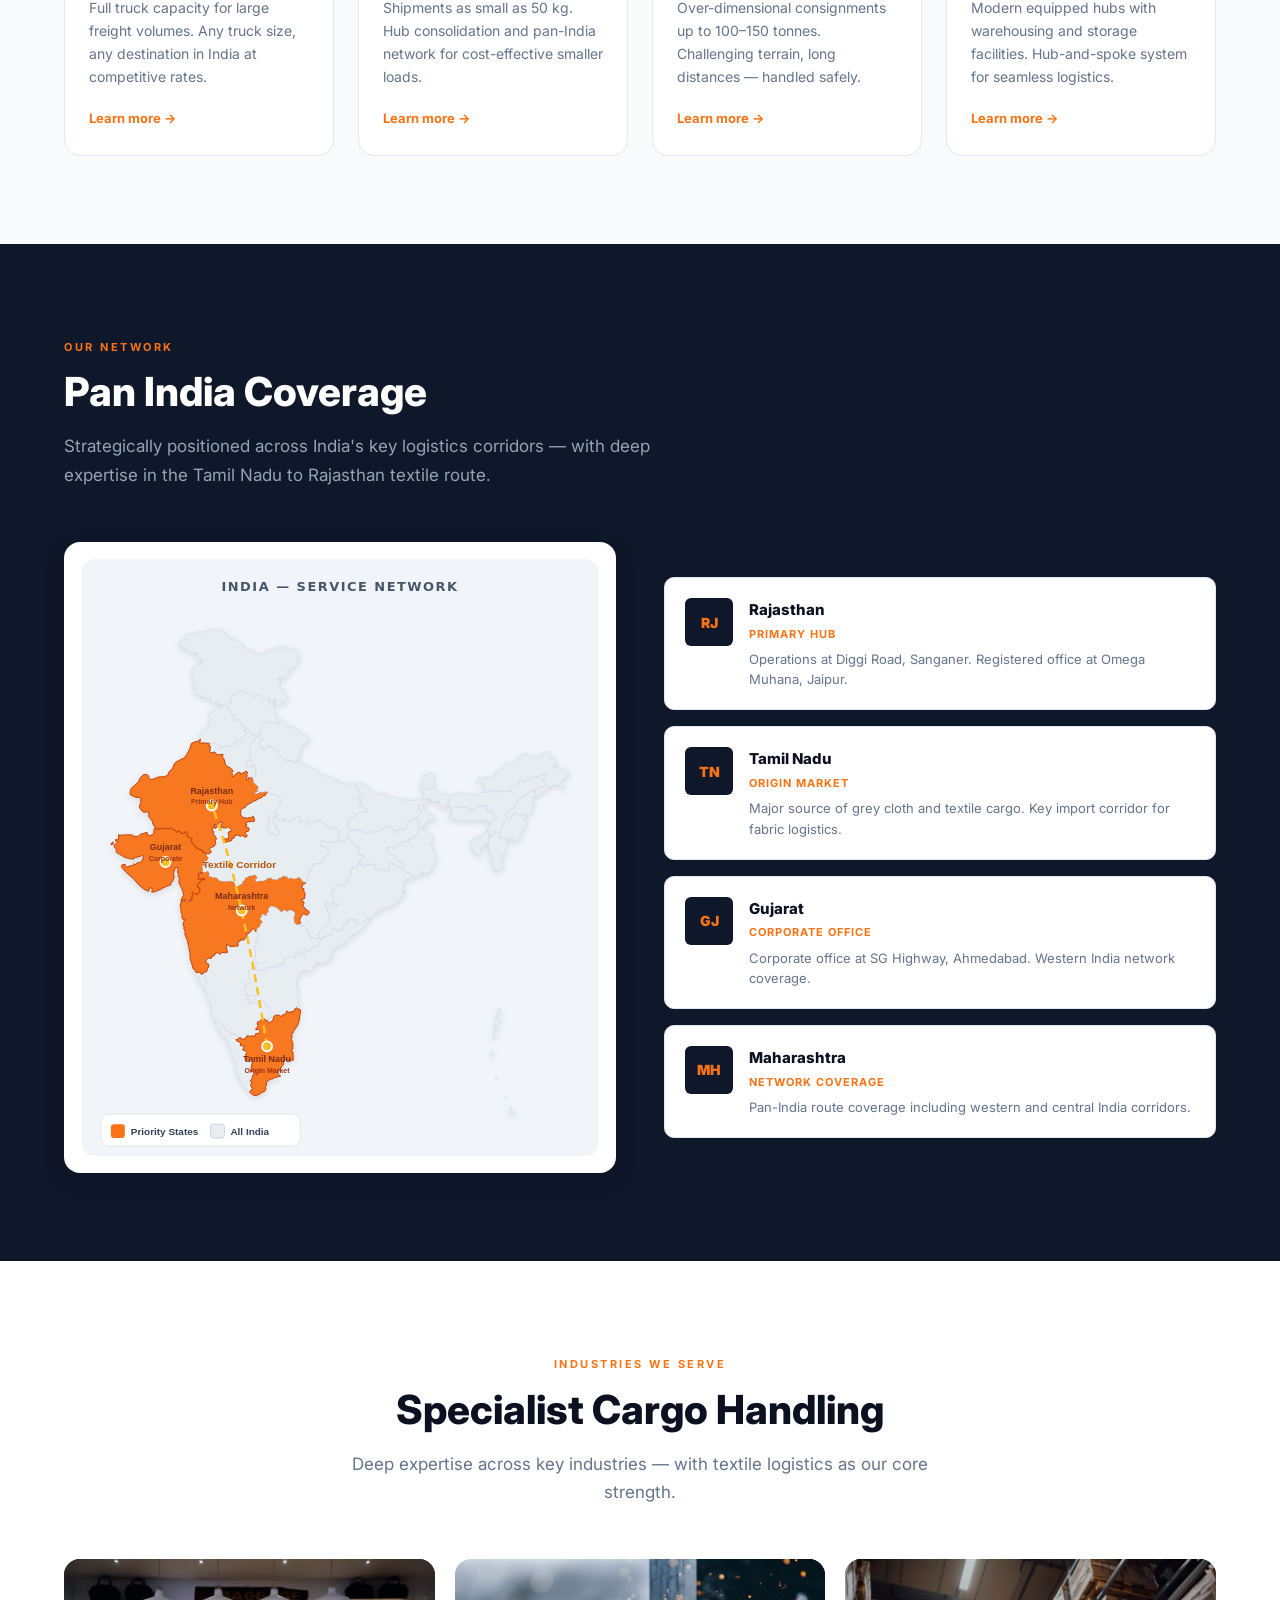
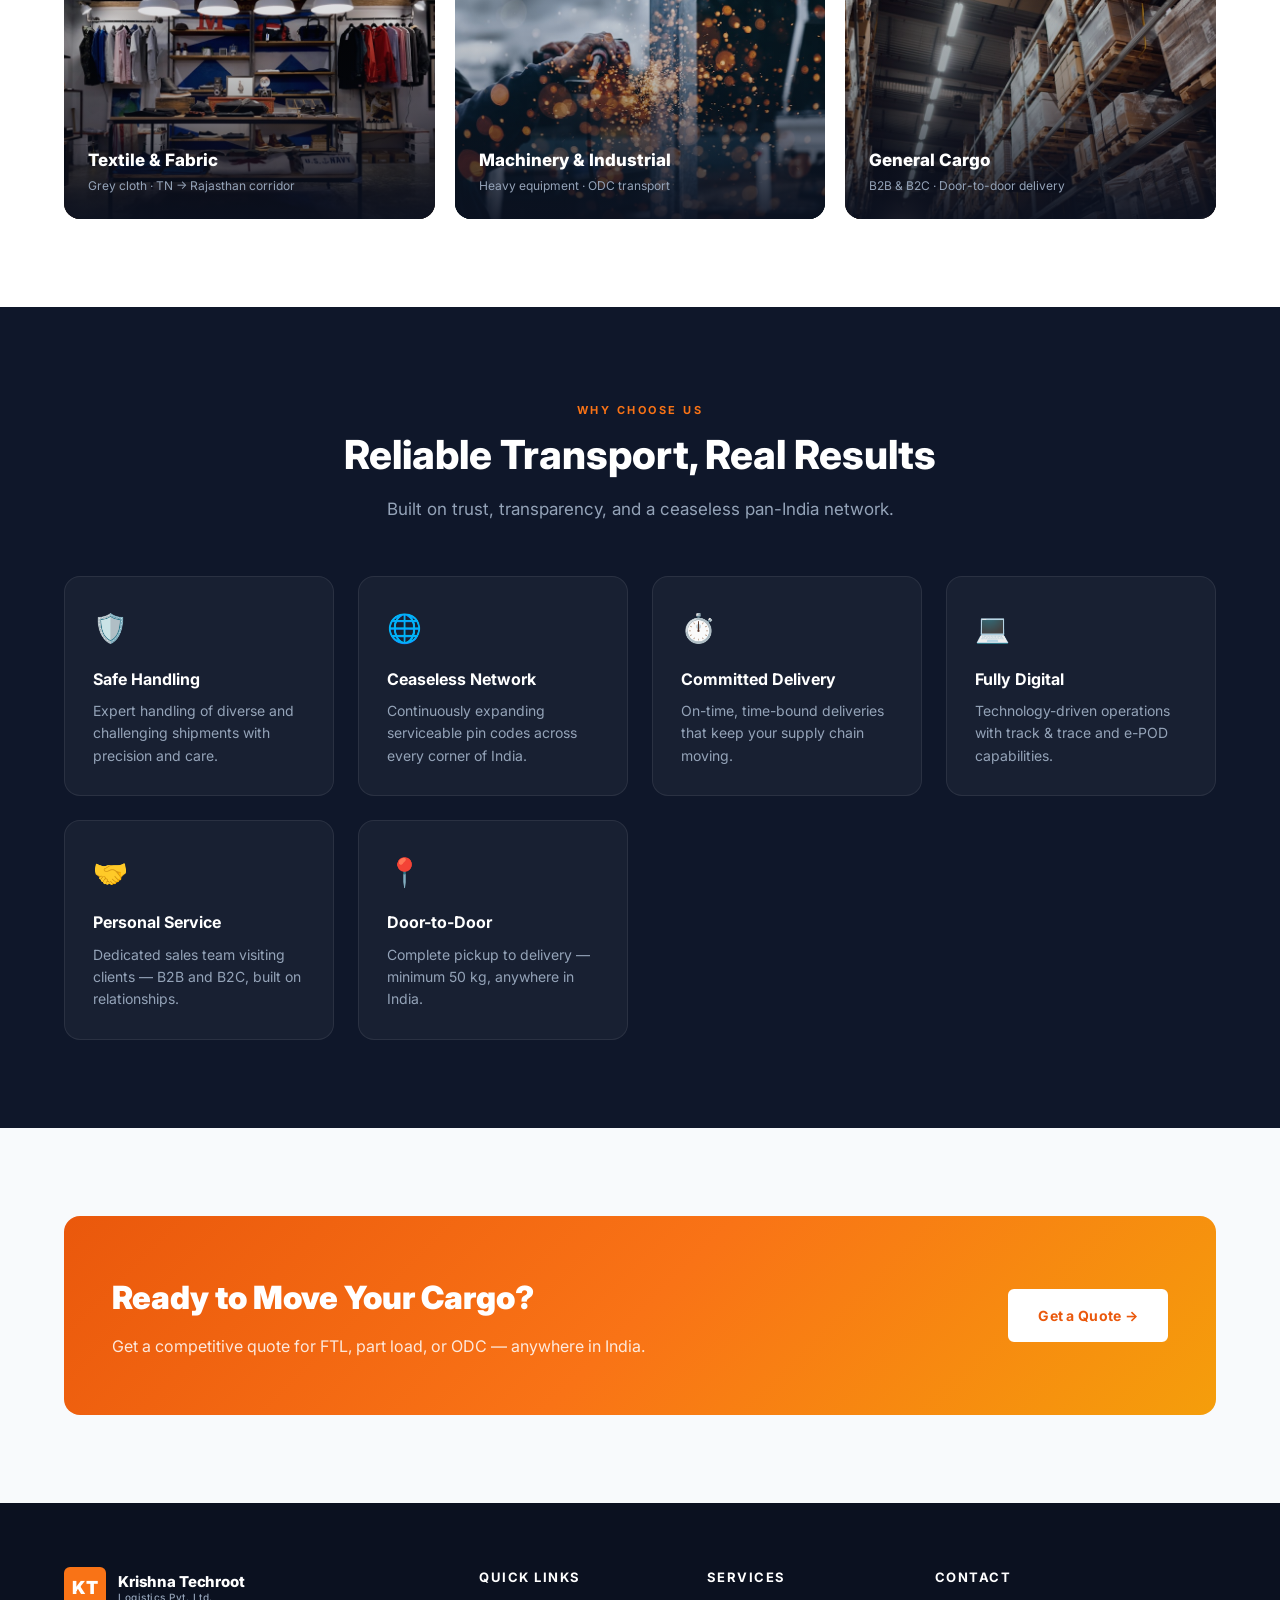
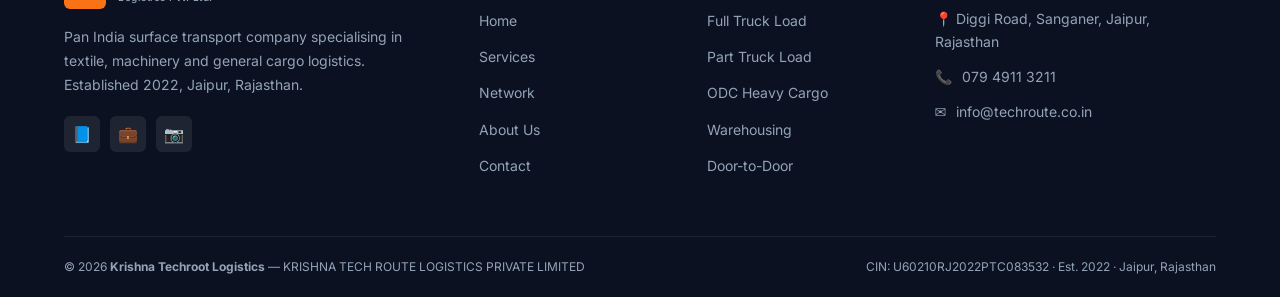
==== commit f781e938: "Refactor mobile navigation structure and enhance accessibility features" ====
--- a/krishna-techroot-logistics/index.html
+++ b/krishna-techroot-logistics/index.html
@@ -35,15 +35,16 @@
         <span></span><span></span><span></span>
       </button>
     </div>
-    <nav class="mobile-nav" id="mobile-nav" aria-label="Mobile navigation">
-      <a href="index.html" class="active">Home</a>
-      <a href="services.html">Services</a>
-      <a href="network.html">Network</a>
-      <a href="about.html">About</a>
-      <a href="contact.html">Contact</a>
-      <a href="contact.html#quote" class="btn btn-primary" style="margin-top:12px;text-align:center;">Get a Quote</a>
-    </nav>
   </header>
+
+  <nav class="mobile-nav" id="mobile-nav" aria-label="Mobile navigation">
+    <a href="index.html" class="active">Home</a>
+    <a href="services.html">Services</a>
+    <a href="network.html">Network</a>
+    <a href="about.html">About</a>
+    <a href="contact.html">Contact</a>
+    <a href="contact.html#quote" class="btn btn-primary" style="margin-top:12px;text-align:center;">Get a Quote</a>
+  </nav>
 
   <main id="main">
 
--- a/krishna-techroot-logistics/assets/css/main.css
+++ b/krishna-techroot-logistics/assets/css/main.css
@@ -82,14 +82,23 @@
   white-space: nowrap;
 }
 
-.btn-primary {
+.btn-primary,
+a.btn-primary,
+.nav-desktop a.btn-primary,
+.mobile-nav a.btn-primary,
+.hero-actions a.btn-primary {
   background: var(--accent-500);
-  color: white;
+  color: #ffffff !important;
   border-color: var(--accent-500);
 }
-.btn-primary:hover {
+.btn-primary:hover,
+a.btn-primary:hover,
+.nav-desktop a.btn-primary:hover,
+.mobile-nav a.btn-primary:hover,
+.hero-actions a.btn-primary:hover {
   background: var(--accent-600);
   border-color: var(--accent-600);
+  color: #ffffff !important;
   transform: translateY(-2px);
   box-shadow: 0 8px 20px rgba(249,115,22,.35);
 }
@@ -258,16 +267,27 @@
   display: none;
   position: fixed;
   top: var(--header-h);
-  left: 0; right: 0; bottom: 0;
+  left: 0;
+  right: 0;
+  bottom: 0;
   background: var(--navy-900);
   padding: 24px;
   flex-direction: column;
   gap: 4px;
-  z-index: 999;
+  z-index: 1100;
   overflow-y: auto;
+  -webkit-overflow-scrolling: touch;
 }
 
 .mobile-nav.open { display: flex; }
+
+body.menu-open {
+  overflow: hidden;
+  position: fixed;
+  width: 100%;
+  left: 0;
+  right: 0;
+}
 
 .mobile-nav a {
   padding: 14px 16px;
